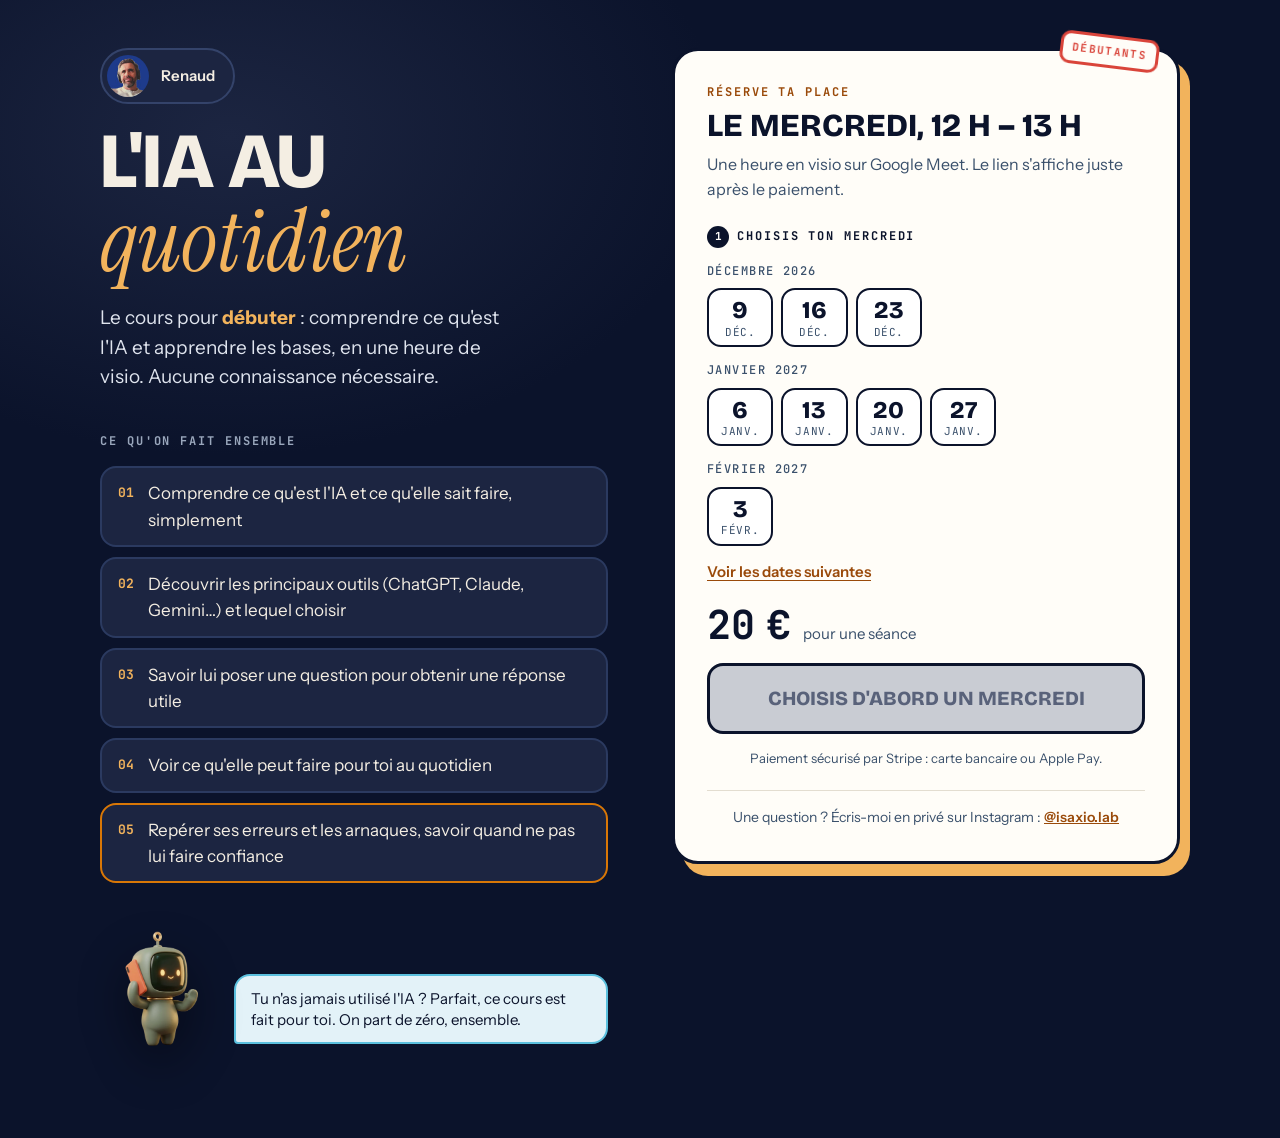
==== ia-au-quotidien/index.html @ a08da262 "Page de réservation du cours L'IA au quotidien (/ia-au-quotidien), non liée, non indexée Choix parmi" ====
<!doctype html>
<html lang="fr">
<head>
<meta charset="utf-8">
<meta name="viewport" content="width=device-width,initial-scale=1">
<title>L'IA au quotidien · le cours pour débuter, le mercredi midi</title>
<meta name="description" content="Une heure en visio sur Google Meet pour comprendre l'IA et apprendre les bases. Le mercredi de 12 h à 13 h. Aucune connaissance nécessaire.">
<meta name="robots" content="noindex,nofollow">
<link rel="icon" href="../axio.webp">
<link rel="preconnect" href="https://fonts.googleapis.com">
<link rel="preconnect" href="https://fonts.gstatic.com" crossorigin>
<link rel="stylesheet" href="https://fonts.googleapis.com/css2?family=Bricolage+Grotesque:opsz,wght@12..96,700;12..96,800&family=Instrument+Sans:wght@400;600;700&family=Instrument+Serif:ital@1&family=JetBrains+Mono:wght@500;700&display=swap">
<script defer src="https://cloud.umami.is/script.js" data-website-id="991af07d-b9c7-4dd4-945d-59c8b4f9254d"></script>
<style>
:root{color-scheme:dark;--navy:#0B132B;--navy2:#1C2541;--trait:#2b3a60;--creme:#F4EEE3;--carte:#FFFDF8;--cuivre:#D97706;--cuivre2:#F2B35C;--cuivre3:#9A4A0A;--gris:#9AA7BC;--ardoise:#3A506B;--ciel:#5BC0DE;--alerte:#D9443A;
--titre:"Bricolage Grotesque",system-ui,sans-serif;--corps:"Instrument Sans",system-ui,sans-serif;--mono:"JetBrains Mono",ui-monospace,monospace;--serif:"Instrument Serif",Georgia,serif}
*{box-sizing:border-box;margin:0}
html{-webkit-text-size-adjust:100%}
body{font:400 17px/1.55 var(--corps);color:var(--creme);background:radial-gradient(ellipse 55% 40% at 18% 12%,var(--navy2) 0,transparent 70%),var(--navy);min-height:100vh}
a{color:inherit}
.page{max-width:1160px;margin:0 auto;padding:clamp(20px,4vw,48px) clamp(16px,4vw,40px) 72px;display:grid;grid-template-columns:minmax(0,1fr) minmax(0,1fr);gap:clamp(28px,5vw,72px);align-items:start}
.lab{font-family:var(--mono);font-weight:700;font-size:12px;letter-spacing:.16em;text-transform:uppercase;color:var(--gris)}

/* colonne gauche */
.pill{display:inline-flex;align-items:center;gap:12px;background:var(--navy2);border:2px solid #34436a;border-radius:999px;padding:5px 18px 5px 5px;font-weight:600;font-size:15px}
.pill img{width:42px;height:42px;border-radius:50%;object-fit:cover;display:block}
h1{margin-top:22px;font-family:var(--titre);font-weight:800;text-transform:uppercase;font-size:clamp(48px,7vw,78px);line-height:.92;letter-spacing:-.01em}
h1 em{display:block;font-family:var(--serif);font-style:italic;font-weight:400;text-transform:none;letter-spacing:0;color:var(--cuivre2);font-size:1.12em;line-height:1}
.sous{margin-top:18px;font-size:19px;color:#dfe4ee;max-width:32ch}
.sous b{color:var(--cuivre2)}
.prog{margin-top:40px}
.prog ol{list-style:none;padding:0;margin-top:16px;display:grid;gap:10px;counter-reset:n}
.prog li{counter-increment:n;display:flex;gap:14px;align-items:flex-start;background:var(--navy2);border:2px solid var(--trait);border-radius:16px;padding:12px 16px}
.prog li::before{content:counter(n,decimal-leading-zero);font-family:var(--mono);font-weight:700;font-size:13px;color:var(--cuivre2);padding-top:3px}
.prog li.alerte{border-color:var(--cuivre)}
.axio{display:flex;align-items:flex-end;gap:14px;margin-top:34px}
.axio img{width:120px;height:auto;display:block;filter:drop-shadow(0 18px 24px rgba(0,0,0,.45))}
.bulle{background:#e3f2f8;color:var(--navy);border:2px solid var(--ciel);border-radius:16px;border-bottom-left-radius:4px;padding:12px 15px;font-size:15px;line-height:1.4;margin-bottom:22px}

/* carte de réservation */
.resa{color-scheme:light;position:sticky;top:24px;background:var(--carte);color:var(--navy);border:3px solid var(--navy);border-radius:26px;box-shadow:10px 12px 0 var(--cuivre2);padding:clamp(22px,3vw,32px)}
.resa .lab{color:var(--cuivre3)}
.resa h2{margin-top:8px;font-family:var(--titre);font-weight:800;text-transform:uppercase;font-size:clamp(26px,3vw,32px);line-height:1.02}
.tampon{position:absolute;top:-16px;right:18px;transform:rotate(7deg);font-family:var(--mono);font-weight:700;font-size:11px;letter-spacing:.12em;text-transform:uppercase;color:var(--alerte);border:3px solid var(--alerte);border-radius:10px;padding:5px 9px;background:var(--carte)}
.info{margin-top:10px;color:var(--ardoise);font-size:16px}
.etape{margin-top:24px;display:flex;align-items:baseline;justify-content:space-between;gap:12px}
.etape .lab{color:var(--navy)}
.etape .lab i{font-style:normal;display:inline-grid;place-items:center;width:22px;height:22px;border-radius:50%;background:var(--navy);color:var(--carte);font-size:11px;letter-spacing:0;margin-right:8px}
.mois{margin-top:14px}
.mois h3{font-family:var(--mono);font-weight:500;font-size:12px;letter-spacing:.12em;text-transform:uppercase;color:var(--ardoise);margin-bottom:8px}
.dates{display:grid;grid-template-columns:repeat(auto-fill,minmax(66px,1fr));gap:8px}
.date{appearance:none;border:2px solid var(--navy);background:#fff;color:var(--navy);border-radius:14px;padding:8px 4px 7px;cursor:pointer;font:inherit;display:grid;justify-items:center;line-height:1.05;transition:transform .12s ease,box-shadow .12s ease,background .12s ease}
.date b{font-family:var(--titre);font-weight:800;font-size:24px}
.date span{font-family:var(--mono);font-size:11px;text-transform:uppercase;letter-spacing:.06em;color:var(--ardoise);margin-top:3px}
.date:hover{transform:translate(-1px,-2px);box-shadow:2px 3px 0 var(--navy)}
.date[aria-pressed="true"]{background:var(--navy);color:var(--carte);box-shadow:3px 4px 0 var(--cuivre2)}
.date[aria-pressed="true"] span{color:var(--cuivre2)}
.date:disabled{opacity:.35;cursor:not-allowed;text-decoration:line-through;box-shadow:none;transform:none}
.date:focus-visible,.btn:focus-visible,.plus{margin-top:12px;appearance:none;background:none;border:0;font:600 15px var(--corps);color:var(--cuivre3);text-decoration:underline;text-underline-offset:3px;cursor:pointer;padding:4px 0}
.total{margin-top:20px;display:flex;align-items:baseline;gap:12px}
.total b{font-family:var(--mono);font-size:40px;font-weight:700;line-height:1}
.total s{font-family:var(--mono);color:var(--ardoise);font-size:18px}
.total span{color:var(--ardoise);font-size:15px}
.btn{margin-top:18px;display:block;width:100%;text-align:center;text-decoration:none;background:var(--cuivre);color:#fff;border:3px solid var(--navy);border-radius:16px;box-shadow:5px 6px 0 var(--navy);font-family:var(--titre);font-weight:800;font-size:clamp(17px,2vw,20px);text-transform:uppercase;padding:17px 14px;cursor:pointer;transition:transform .12s ease,box-shadow .12s ease}
.btn:hover{transform:translate(2px,3px);box-shadow:2px 3px 0 var(--navy)}
.btn[aria-disabled="true"]{background:#c9ccd3;color:#59627a;box-shadow:none;cursor:not-allowed;transform:none}
.sur{margin-top:14px;font-size:13px;color:var(--ardoise);text-align:center}
.q{margin-top:22px;padding-top:16px;border-top:1px solid #e3ddd0;font-size:14px;color:var(--ardoise);text-align:center}
.q a{color:var(--cuivre3);font-weight:600}

@media (max-width:860px){.page{grid-template-columns:1fr}.resa{position:static}.axio img{width:96px}}
@media (prefers-reduced-motion:reduce){*{transition:none!important}}
</style>
</head>
<body>
<main class="page">
  <section>
    <div class="pill"><img src="../media/renaud-160.jpg" alt="Renaud" width="42" height="42"><span>Renaud</span></div>
    <h1>L'IA au <em>quotidien</em></h1>
    <p class="sous">Le cours pour <b>débuter</b> : comprendre ce qu'est l'IA et apprendre les bases, en une heure de visio. Aucune connaissance nécessaire.</p>
    <div class="prog">
      <p class="lab">Ce qu'on fait ensemble</p>
      <ol>
        <li>Comprendre ce qu'est l'IA et ce qu'elle sait faire, simplement</li>
        <li>Découvrir les principaux outils (ChatGPT, Claude, Gemini…) et lequel choisir</li>
        <li>Savoir lui poser une question pour obtenir une réponse utile</li>
        <li>Voir ce qu'elle peut faire pour toi au quotidien</li>
        <li class="alerte">Repérer ses erreurs et les arnaques, savoir quand ne pas lui faire confiance</li>
      </ol>
    </div>
    <div class="axio">
      <img src="../media/axio-telephone.webp" alt="" width="120" loading="lazy">
      <p class="bulle">Tu n'as jamais utilisé l'IA ? Parfait, ce cours est fait pour toi. On part de zéro, ensemble.</p>
    </div>
  </section>

  <aside class="resa" aria-labelledby="resa-titre">
    <span class="tampon">Débutants</span>
    <p class="lab">Réserve ta place</p>
    <h2 id="resa-titre">Le mercredi, 12 h – 13 h</h2>
    <p class="info">Une heure en visio sur Google Meet. Le lien s'affiche juste après le paiement.</p>

    <div class="etape"><p class="lab"><i>1</i>Choisis ton mercredi</p></div>
    <div id="calendrier"></div>
    <button type="button" class="plus" id="plus" hidden>Voir les dates suivantes</button>

    <div class="total" aria-live="polite"><b>20&#8239;€</b><span>pour une séance</span></div>
    <a class="btn" id="reserver" href="#" aria-disabled="true" data-umami-event="ia-quotidien-reserver">Choisis d'abord un mercredi</a>
    <p class="sur">Paiement sécurisé par Stripe : carte bancaire ou Apple Pay.</p>
    <p class="q">Une question ? Écris-moi en privé sur Instagram : <a href="https://www.instagram.com/isaxio.lab/">@isaxio.lab</a></p>
  </aside>
</main>

<script>
(function(){
  var LIEN_STRIPE='https://buy.stripe.com/8x23cxfF4eJL9mG8Pz7wA00';
  var NB_SEMAINES=24, VISIBLES=8;
  /* Mercredis sans cours : ajouter la date au format AAAA-MM-JJ, par exemple '2026-12-23' */
  var DATES_FERMEES=['2026-12-30'];
  /* Le jour même, on peut encore réserver jusqu'à 11 h 30 */
  var LIMITE_JOUR_MEME={h:11,m:30};

  var MOIS=['janvier','février','mars','avril','mai','juin','juillet','août','septembre','octobre','novembre','décembre'];
  var MOIS_COURT=['janv.','févr.','mars','avr.','mai','juin','juil.','août','sept.','oct.','nov.','déc.'];
  function iso(d){return d.getFullYear()+'-'+String(d.getMonth()+1).padStart(2,'0')+'-'+String(d.getDate()).padStart(2,'0')}

  /* les 24 prochains mercredis */
  var now=new Date(), d=new Date(now.getFullYear(),now.getMonth(),now.getDate());
  var ecart=(3-d.getDay()+7)%7;
  if(ecart===0 && (now.getHours()>LIMITE_JOUR_MEME.h || (now.getHours()===LIMITE_JOUR_MEME.h && now.getMinutes()>=LIMITE_JOUR_MEME.m))) ecart=7;
  d.setDate(d.getDate()+ecart);
  /* toujours 24 mercredis réservables : une date fermée est remplacée par le mercredi suivant */
  var dates=[];
  while(dates.length<NB_SEMAINES){if(DATES_FERMEES.indexOf(iso(d))<0)dates.push(new Date(d));d.setDate(d.getDate()+7)}

  var cal=document.getElementById('calendrier'), plus=document.getElementById('plus'), btn=document.getElementById('reserver');
  var choix=null, toutVoir=false;

  function dessiner(){
    cal.innerHTML='';
    var liste=toutVoir?dates:dates.slice(0,VISIBLES), groupe=null, grille=null;
    liste.forEach(function(x){
      var cle=x.getFullYear()+'-'+x.getMonth();
      if(cle!==groupe){
        groupe=cle;
        var m=document.createElement('div');m.className='mois';
        var h=document.createElement('h3');h.textContent=MOIS[x.getMonth()]+' '+x.getFullYear();
        grille=document.createElement('div');grille.className='dates';
        m.appendChild(h);m.appendChild(grille);cal.appendChild(m);
      }
      var b=document.createElement('button');b.type='button';b.className='date';
      var id=iso(x), ferme=DATES_FERMEES.indexOf(id)>-1;
      b.innerHTML='<b>'+x.getDate()+'</b><span>'+MOIS_COURT[x.getMonth()]+'</span>';
      b.setAttribute('aria-label','Mercredi '+x.getDate()+' '+MOIS[x.getMonth()]+(ferme?', pas de cours':''));
      b.setAttribute('aria-pressed',choix===id?'true':'false');
      if(ferme)b.disabled=true;
      b.addEventListener('click',function(){choix=id;dessiner();maj()});
      grille.appendChild(b);
    });
    plus.hidden=toutVoir;
  }
  plus.addEventListener('click',function(){toutVoir=true;dessiner()});

  function maj(){
    if(!choix){btn.setAttribute('aria-disabled','true');btn.href='#';btn.textContent="Choisis d'abord un mercredi";return}
    var x=dates.filter(function(y){return iso(y)===choix})[0];
    var url=LIEN_STRIPE+'?client_reference_id=mercredi-'+choix;
    btn.href=url;btn.removeAttribute('aria-disabled');
    btn.textContent='Je réserve le mercredi '+x.getDate()+' '+MOIS[x.getMonth()];
  }
  btn.addEventListener('click',function(e){
    if(!choix){e.preventDefault();cal.querySelector('.date:not(:disabled)').focus();return}
    try{localStorage.setItem('iaq-date',choix)}catch(err){}
  });
  dessiner();maj();
})();
</script>
</body>
</html>
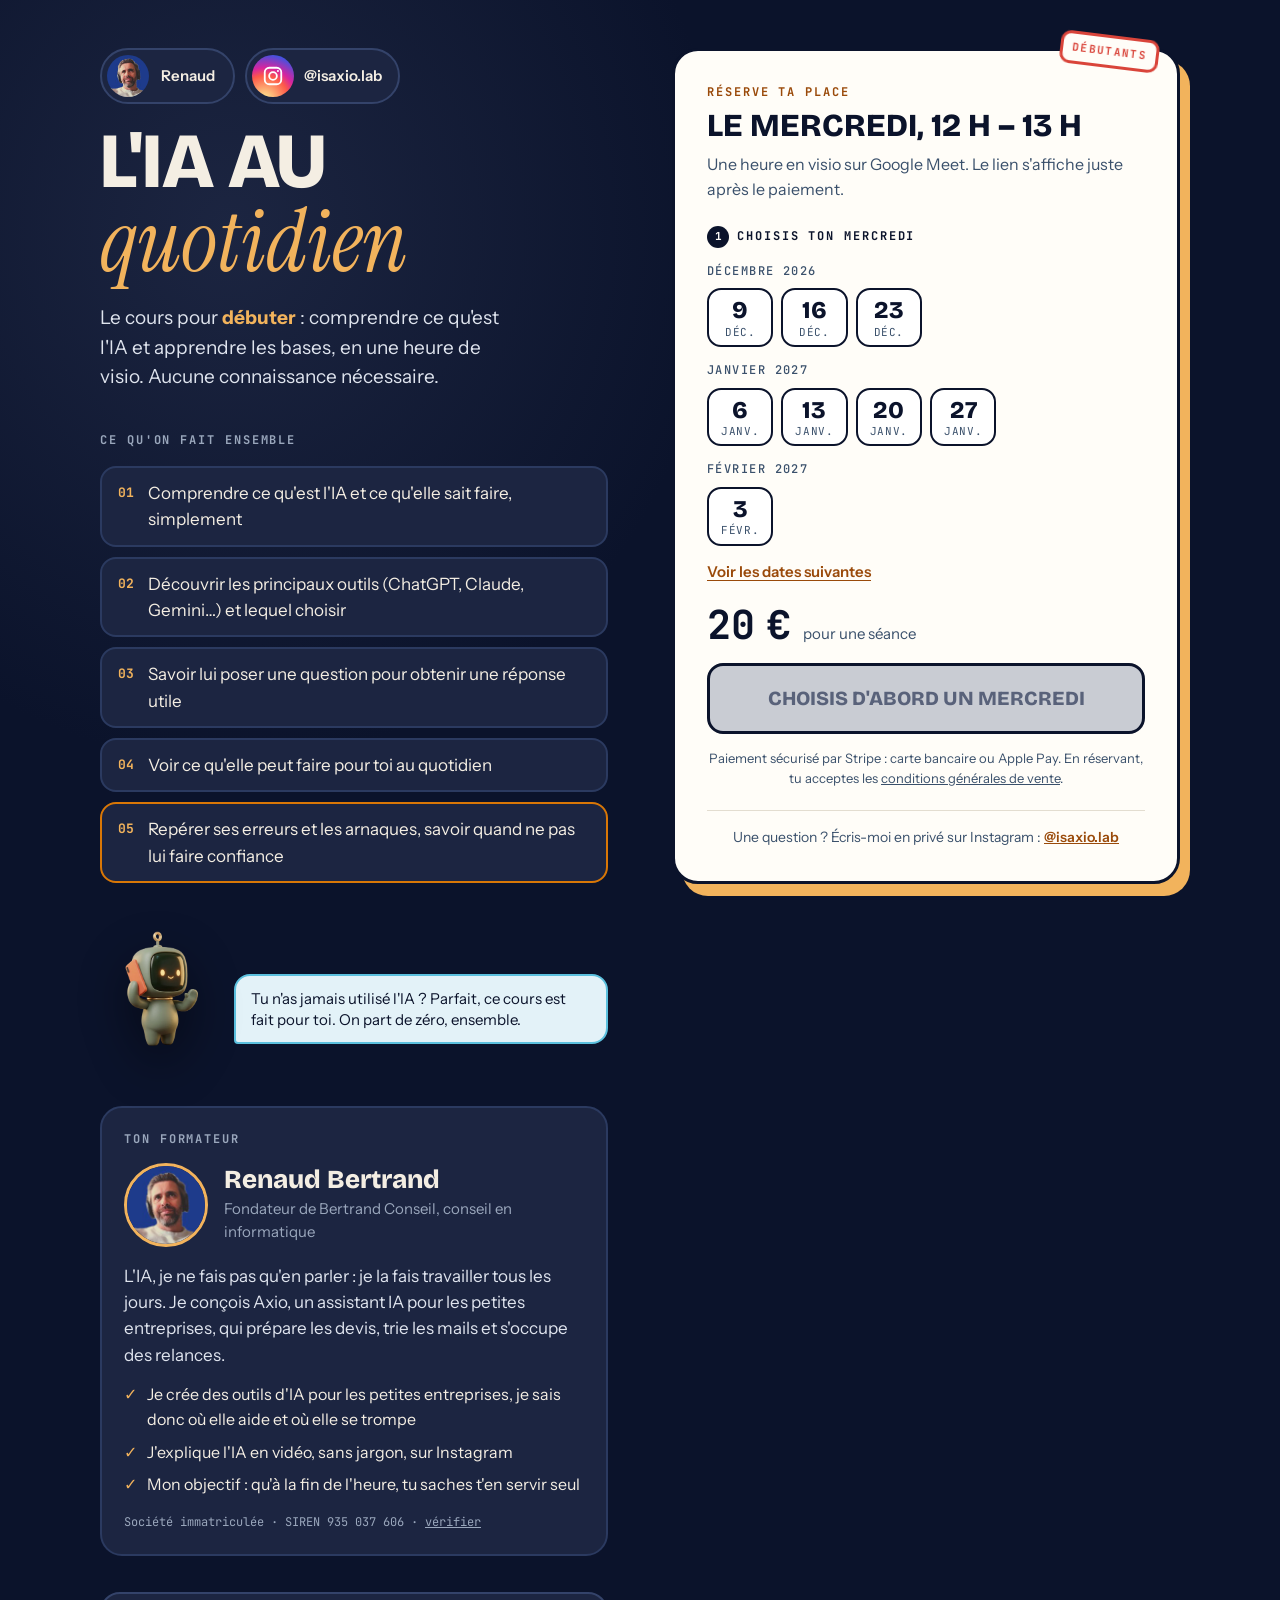
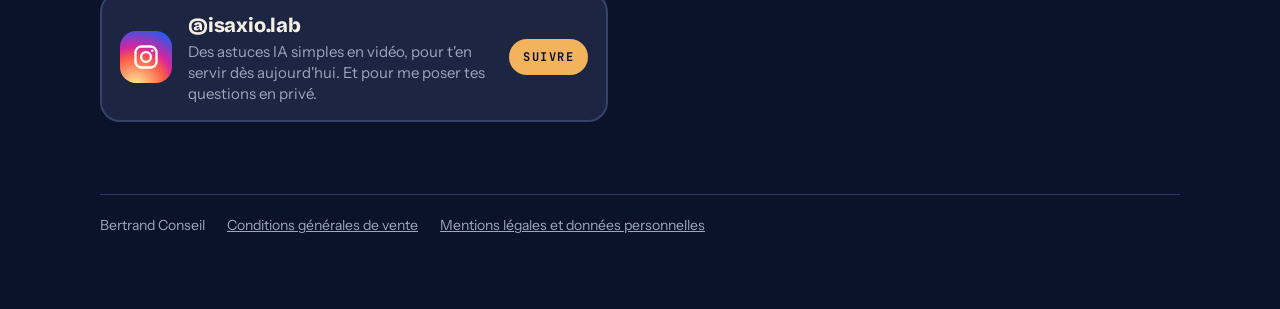
==== commit 1fe5c42f: "IA au quotidien : bloc formateur, Instagram, CGV et mentions légales Bertrand Conseil Co-Authored-By" ====
--- a/ia-au-quotidien/index.html
+++ b/ia-au-quotidien/index.html
@@ -68,14 +68,44 @@
 .q{margin-top:22px;padding-top:16px;border-top:1px solid #e3ddd0;font-size:14px;color:var(--ardoise);text-align:center}
 .q a{color:var(--cuivre3);font-weight:600}
 
+.haut-l{display:flex;flex-wrap:wrap;align-items:center;gap:10px}
+.ig-top{display:inline-flex;align-items:center;gap:10px;text-decoration:none;font-weight:600;font-size:15px;background:var(--navy2);border:2px solid #34436a;border-radius:999px;padding:5px 16px 5px 5px;transition:border-color .15s ease}
+.ig-top:hover{border-color:var(--cuivre2)}
+.ig-top .ic{width:42px;height:42px;border-radius:50%;display:grid;place-items:center;background:radial-gradient(circle at 30% 107%,#fdf497 0%,#fd5949 45%,#d6249f 60%,#285AEB 90%)}
+.ig-top .ic svg{width:22px;height:22px}
+.insta{margin-top:36px;display:flex;align-items:center;gap:16px;text-decoration:none;background:var(--navy2);border:2px solid #34436a;border-radius:20px;padding:16px 18px;transition:border-color .15s ease,transform .15s ease}
+.insta:hover{border-color:var(--cuivre2);transform:translateY(-2px)}
+.insta .ic{flex:none;width:52px;height:52px;border-radius:16px;display:grid;place-items:center;background:radial-gradient(circle at 30% 107%,#fdf497 0%,#fd5949 45%,#d6249f 60%,#285AEB 90%)}
+.insta .ic svg{width:28px;height:28px}
+.insta .t{flex:1;min-width:0}
+.insta .t b{display:block;font-family:var(--titre);font-weight:800;font-size:20px;letter-spacing:-.01em}
+.insta .t span{display:block;font-size:15px;color:var(--gris);line-height:1.4}
+.insta .go{flex:none;font-family:var(--mono);font-weight:700;font-size:12px;letter-spacing:.12em;text-transform:uppercase;color:var(--navy);background:var(--cuivre2);border-radius:999px;padding:9px 14px}
+.legal{grid-column:1/-1;margin-top:8px;padding-top:20px;border-top:1px solid var(--trait);display:flex;flex-wrap:wrap;gap:8px 22px;font-size:14px;color:var(--gris)}
+.legal a{color:var(--gris)}
+@media (max-width:480px){.insta .go{display:none}}
 @media (max-width:860px){.page{grid-template-columns:1fr}.resa{position:static}.axio img{width:96px}}
+.prof{margin-top:40px;background:var(--navy2);border:2px solid var(--trait);border-radius:22px;padding:22px}
+.prof .tete{display:flex;align-items:center;gap:16px;margin-top:14px}
+.prof .tete img{width:84px;height:84px;border-radius:50%;object-fit:cover;border:3px solid var(--cuivre2);flex:none}
+.prof h2{font-family:var(--titre);font-weight:800;font-size:26px;line-height:1.05}
+.prof .role{margin-top:4px;color:var(--gris);font-size:15px}
+.prof p.txt{margin-top:16px;color:#dfe4ee}
+.prof ul{list-style:none;padding:0;margin-top:14px;display:grid;gap:8px}
+.prof li{display:flex;gap:10px;align-items:flex-start;font-size:16px}
+.prof li::before{content:"✓";color:var(--cuivre2);font-weight:700}
+.prof .verif{margin-top:16px;font-family:var(--mono);font-size:12px;color:var(--gris)}
+.prof .verif a{color:var(--gris)}
 @media (prefers-reduced-motion:reduce){*{transition:none!important}}
 </style>
 </head>
 <body>
 <main class="page">
   <section>
-    <div class="pill"><img src="../media/renaud-160.jpg" alt="Renaud" width="42" height="42"><span>Renaud</span></div>
+    <div class="haut-l">
+      <div class="pill"><img src="../media/renaud-160.jpg" alt="Renaud" width="42" height="42"><span>Renaud</span></div>
+      <a class="ig-top" href="https://www.instagram.com/isaxio.lab/" target="_blank" rel="noopener" data-umami-event="ia-quotidien-instagram-haut"><span class="ic"><svg viewBox="0 0 24 24" fill="none" stroke="#fff" stroke-width="2" aria-hidden="true"><rect x="3" y="3" width="18" height="18" rx="5"/><circle cx="12" cy="12" r="4.2"/><circle cx="17.4" cy="6.6" r="1.1" fill="#fff" stroke="none"/></svg></span>@isaxio.lab</a>
+    </div>
     <h1>L'IA au <em>quotidien</em></h1>
     <p class="sous">Le cours pour <b>débuter</b> : comprendre ce qu'est l'IA et apprendre les bases, en une heure de visio. Aucune connaissance nécessaire.</p>
     <div class="prog">
@@ -92,6 +122,25 @@
       <img src="../media/axio-telephone.webp" alt="" width="120" loading="lazy">
       <p class="bulle">Tu n'as jamais utilisé l'IA ? Parfait, ce cours est fait pour toi. On part de zéro, ensemble.</p>
     </div>
+    <div class="prof">
+      <p class="lab">Ton formateur</p>
+      <div class="tete">
+        <img src="../media/renaud-160.jpg" alt="Renaud Bertrand" width="84" height="84" loading="lazy">
+        <div><h2>Renaud Bertrand</h2><p class="role">Fondateur de Bertrand Conseil, conseil en informatique</p></div>
+      </div>
+      <p class="txt">L'IA, je ne fais pas qu'en parler : je la fais travailler tous les jours. Je conçois Axio, un assistant IA pour les petites entreprises, qui prépare les devis, trie les mails et s'occupe des relances.</p>
+      <ul>
+        <li>Je crée des outils d'IA pour les petites entreprises, je sais donc où elle aide et où elle se trompe</li>
+        <li>J'explique l'IA en vidéo, sans jargon, sur Instagram</li>
+        <li>Mon objectif : qu'à la fin de l'heure, tu saches t'en servir seul</li>
+      </ul>
+      <p class="verif">Société immatriculée · SIREN 935 037 606 · <a href="https://annuaire-entreprises.data.gouv.fr/entreprise/bertrand-conseil-935037606" target="_blank" rel="noopener">vérifier</a></p>
+    </div>
+    <a class="insta" href="https://www.instagram.com/isaxio.lab/" target="_blank" rel="noopener" data-umami-event="ia-quotidien-instagram">
+      <span class="ic"><svg viewBox="0 0 24 24" fill="none" stroke="#fff" stroke-width="2" aria-hidden="true"><rect x="3" y="3" width="18" height="18" rx="5"/><circle cx="12" cy="12" r="4.2"/><circle cx="17.4" cy="6.6" r="1.1" fill="#fff" stroke="none"/></svg></span>
+      <span class="t"><b>@isaxio.lab</b><span>Des astuces IA simples en vidéo, pour t'en servir dès aujourd'hui. Et pour me poser tes questions en privé.</span></span>
+      <span class="go">Suivre</span>
+    </a>
   </section>
 
   <aside class="resa" aria-labelledby="resa-titre">
@@ -106,9 +155,10 @@
 
     <div class="total" aria-live="polite"><b>20&#8239;€</b><span>pour une séance</span></div>
     <a class="btn" id="reserver" href="#" aria-disabled="true" data-umami-event="ia-quotidien-reserver">Choisis d'abord un mercredi</a>
-    <p class="sur">Paiement sécurisé par Stripe : carte bancaire ou Apple Pay.</p>
+    <p class="sur">Paiement sécurisé par Stripe : carte bancaire ou Apple Pay. En réservant, tu acceptes les <a href="cgv/">conditions générales de vente</a>.</p>
     <p class="q">Une question ? Écris-moi en privé sur Instagram : <a href="https://www.instagram.com/isaxio.lab/">@isaxio.lab</a></p>
   </aside>
+  <footer class="legal"><span>Bertrand Conseil</span><a href="cgv/">Conditions générales de vente</a><a href="mentions-legales/">Mentions légales et données personnelles</a></footer>
 </main>
 
 <script>
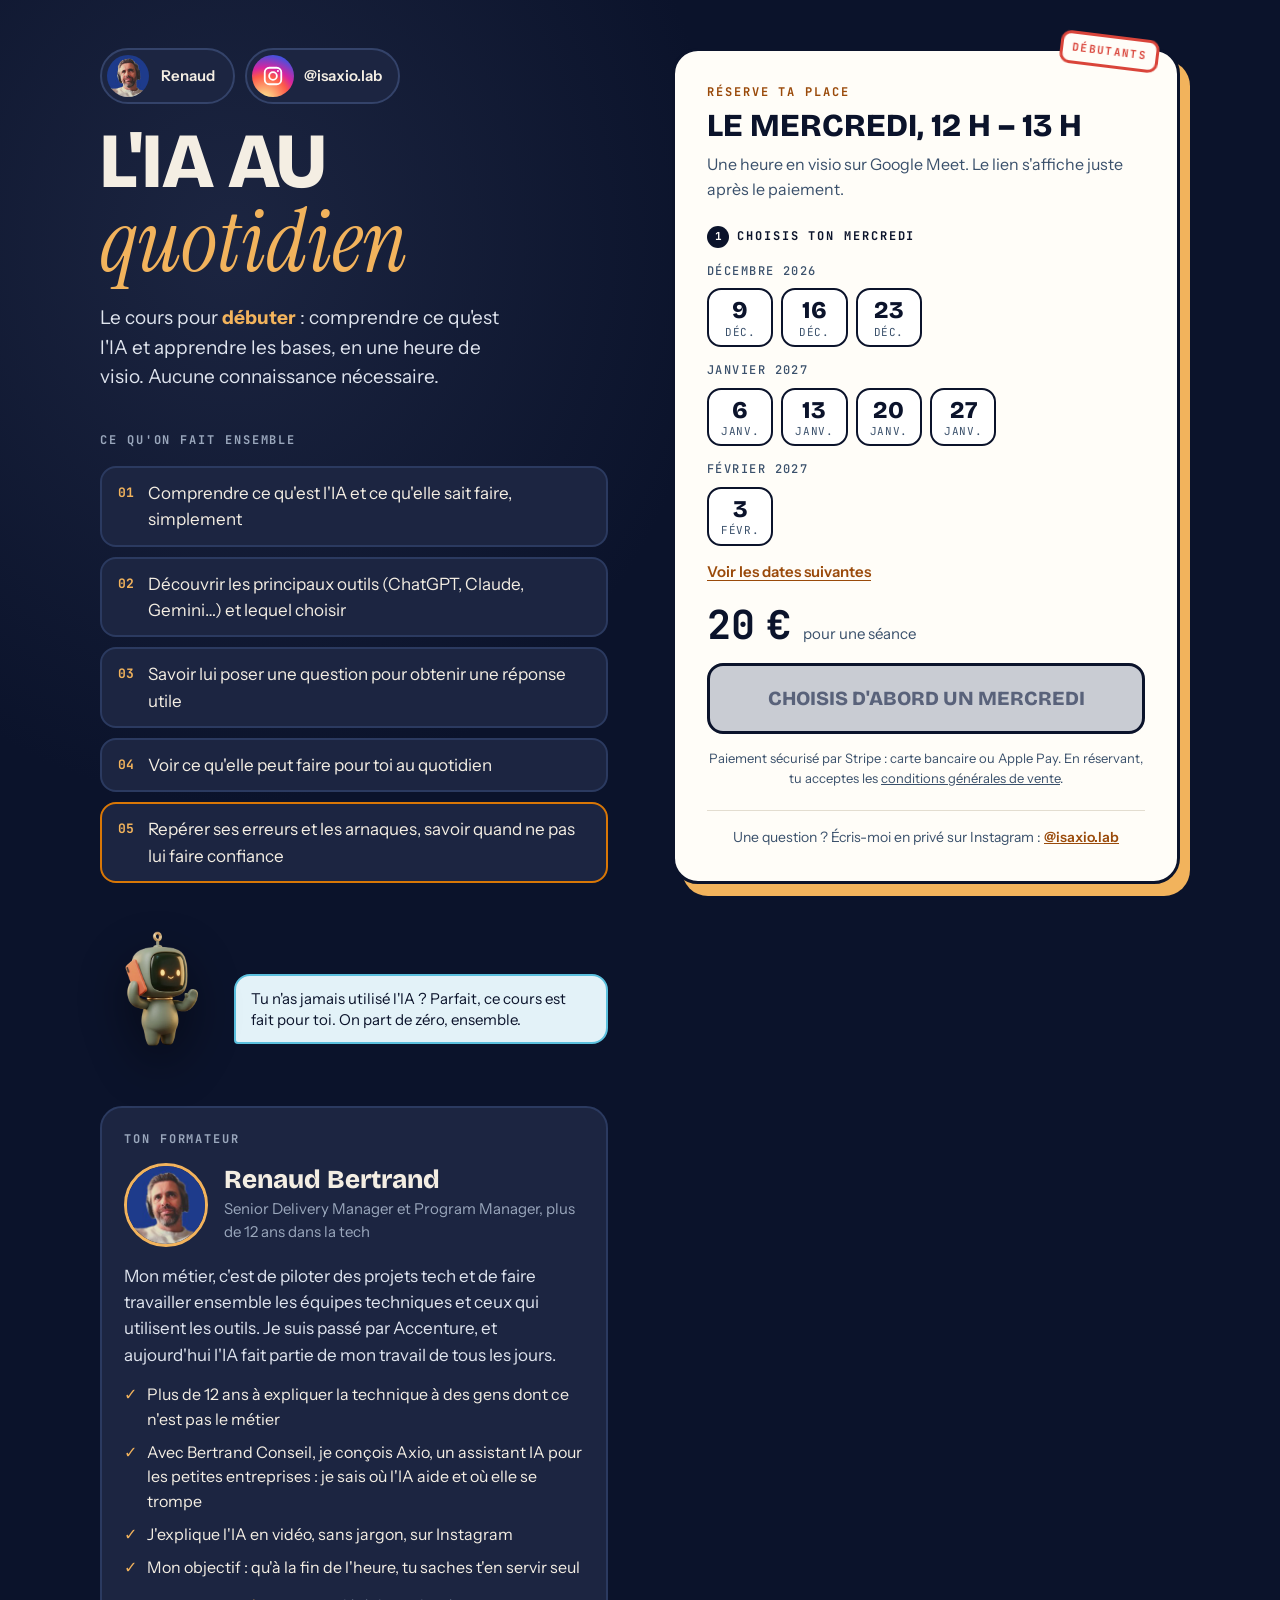
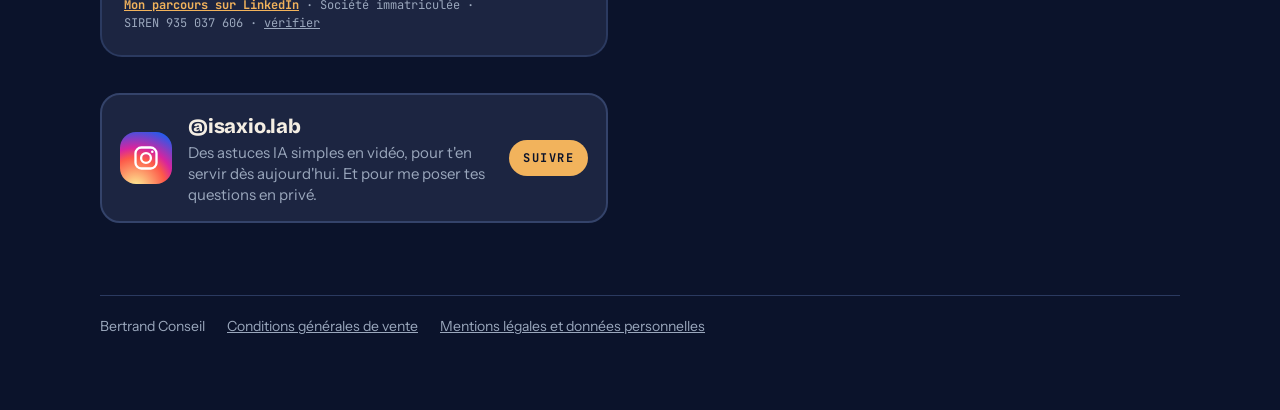
==== commit 9b72ffd7: "IA au quotidien : parcours de Renaud et lien LinkedIn dans le bloc formateur Co-Authored-By: Claude " ====
--- a/ia-au-quotidien/index.html
+++ b/ia-au-quotidien/index.html
@@ -96,6 +96,7 @@
 .prof li::before{content:"✓";color:var(--cuivre2);font-weight:700}
 .prof .verif{margin-top:16px;font-family:var(--mono);font-size:12px;color:var(--gris)}
 .prof .verif a{color:var(--gris)}
+.prof .verif a:first-child{color:var(--cuivre2);font-weight:700}
 @media (prefers-reduced-motion:reduce){*{transition:none!important}}
 </style>
 </head>
@@ -126,15 +127,16 @@
       <p class="lab">Ton formateur</p>
       <div class="tete">
         <img src="../media/renaud-160.jpg" alt="Renaud Bertrand" width="84" height="84" loading="lazy">
-        <div><h2>Renaud Bertrand</h2><p class="role">Fondateur de Bertrand Conseil, conseil en informatique</p></div>
+        <div><h2>Renaud Bertrand</h2><p class="role">Senior Delivery Manager et Program Manager, plus de 12 ans dans la tech</p></div>
       </div>
-      <p class="txt">L'IA, je ne fais pas qu'en parler : je la fais travailler tous les jours. Je conçois Axio, un assistant IA pour les petites entreprises, qui prépare les devis, trie les mails et s'occupe des relances.</p>
+      <p class="txt">Mon métier, c'est de piloter des projets tech et de faire travailler ensemble les équipes techniques et ceux qui utilisent les outils. Je suis passé par Accenture, et aujourd'hui l'IA fait partie de mon travail de tous les jours.</p>
       <ul>
-        <li>Je crée des outils d'IA pour les petites entreprises, je sais donc où elle aide et où elle se trompe</li>
+        <li>Plus de 12 ans à expliquer la technique à des gens dont ce n'est pas le métier</li>
+        <li>Avec Bertrand Conseil, je conçois Axio, un assistant IA pour les petites entreprises : je sais où l'IA aide et où elle se trompe</li>
         <li>J'explique l'IA en vidéo, sans jargon, sur Instagram</li>
         <li>Mon objectif : qu'à la fin de l'heure, tu saches t'en servir seul</li>
       </ul>
-      <p class="verif">Société immatriculée · SIREN 935 037 606 · <a href="https://annuaire-entreprises.data.gouv.fr/entreprise/bertrand-conseil-935037606" target="_blank" rel="noopener">vérifier</a></p>
+      <p class="verif"><a href="https://www.linkedin.com/in/renaud-bertrand-directeur-de-projet-digital/" target="_blank" rel="noopener" data-umami-event="ia-quotidien-linkedin">Mon parcours sur LinkedIn</a> · Société immatriculée · SIREN&nbsp;935&nbsp;037&nbsp;606 · <a href="https://annuaire-entreprises.data.gouv.fr/entreprise/bertrand-conseil-935037606" target="_blank" rel="noopener">vérifier</a></p>
     </div>
     <a class="insta" href="https://www.instagram.com/isaxio.lab/" target="_blank" rel="noopener" data-umami-event="ia-quotidien-instagram">
       <span class="ic"><svg viewBox="0 0 24 24" fill="none" stroke="#fff" stroke-width="2" aria-hidden="true"><rect x="3" y="3" width="18" height="18" rx="5"/><circle cx="12" cy="12" r="4.2"/><circle cx="17.4" cy="6.6" r="1.1" fill="#fff" stroke="none"/></svg></span>
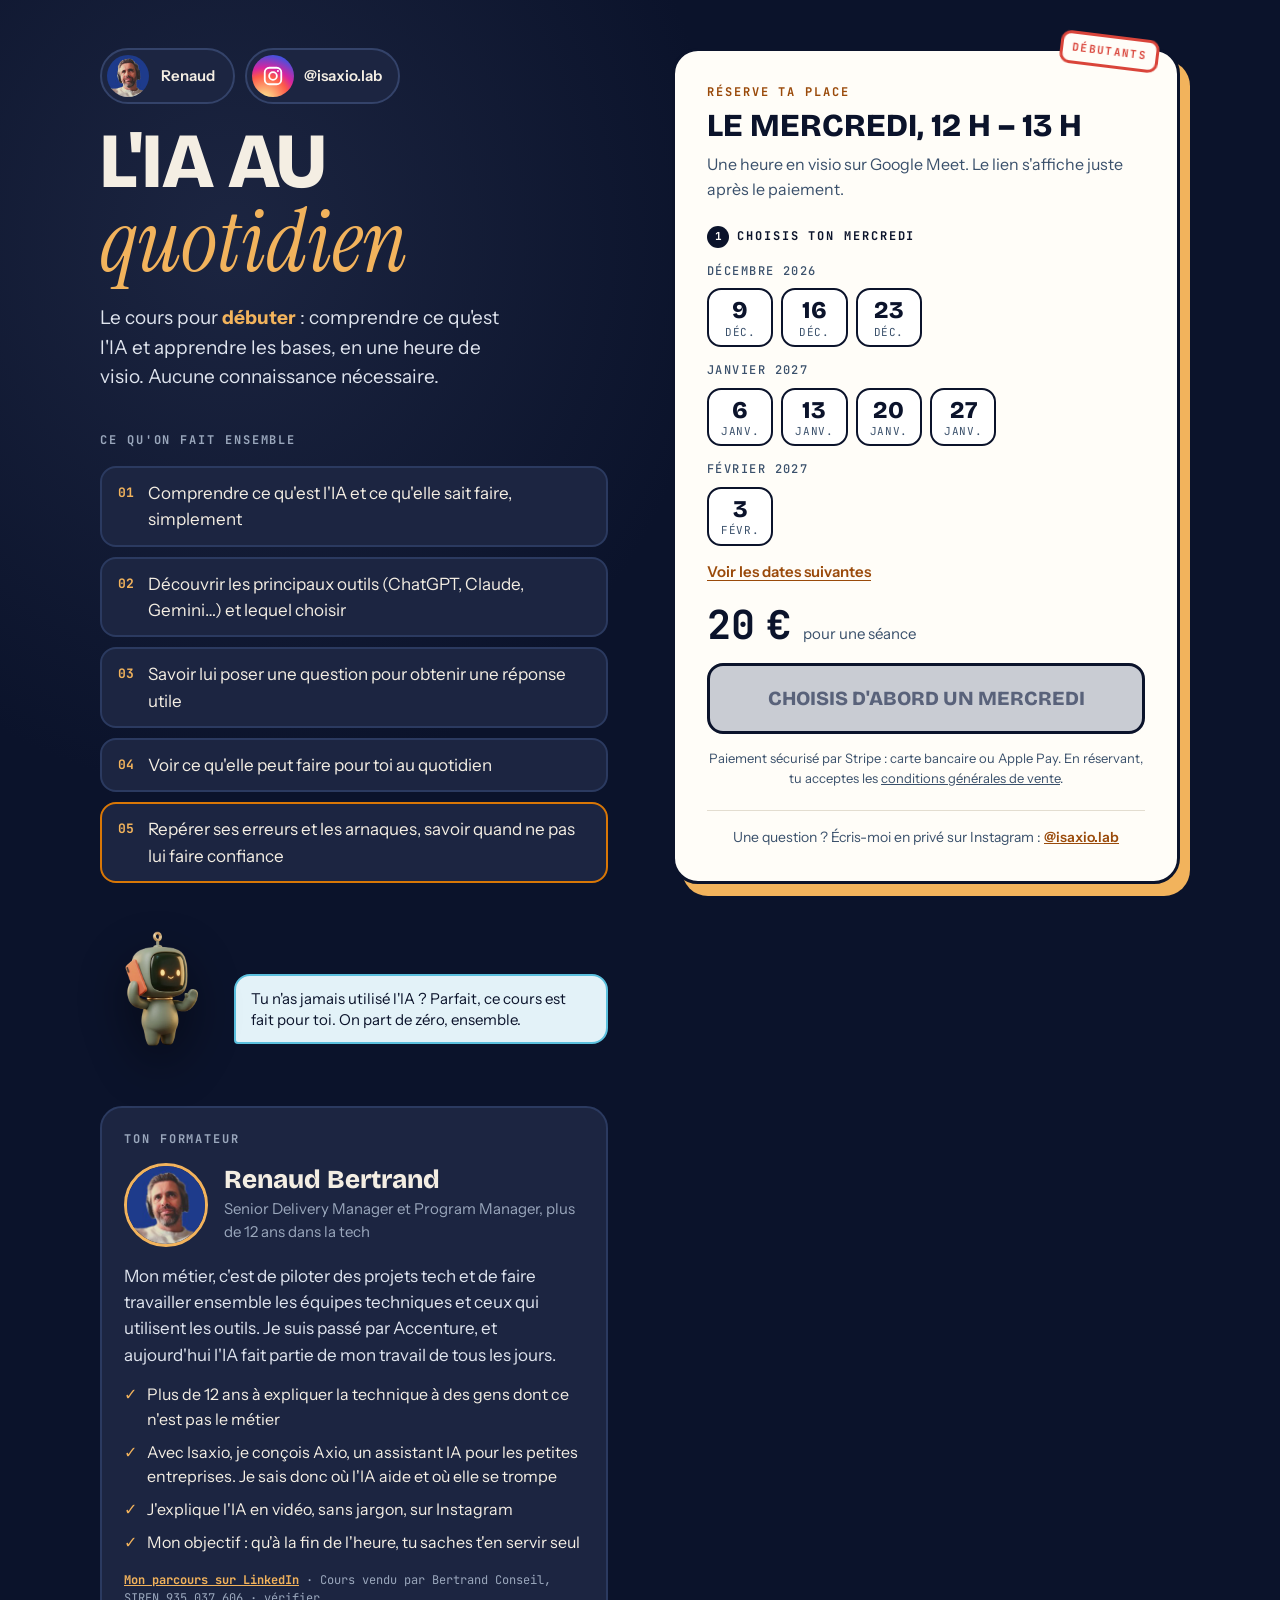
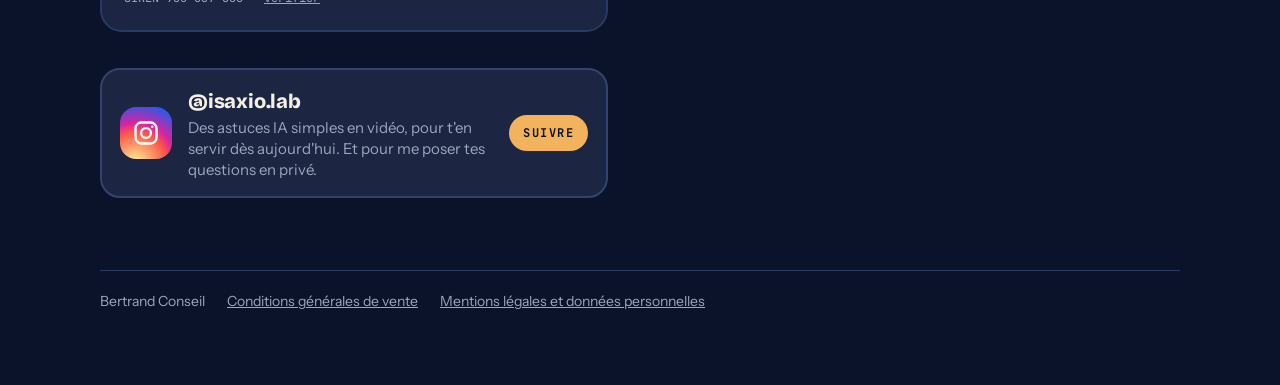
==== commit 68080b15: "IA au quotidien : Axio est conçu avec Isaxio, pas Bertrand Conseil Co-Authored-By: Claude Opus 5.5 <" ====
--- a/ia-au-quotidien/index.html
+++ b/ia-au-quotidien/index.html
@@ -132,11 +132,11 @@
       <p class="txt">Mon métier, c'est de piloter des projets tech et de faire travailler ensemble les équipes techniques et ceux qui utilisent les outils. Je suis passé par Accenture, et aujourd'hui l'IA fait partie de mon travail de tous les jours.</p>
       <ul>
         <li>Plus de 12 ans à expliquer la technique à des gens dont ce n'est pas le métier</li>
-        <li>Avec Bertrand Conseil, je conçois Axio, un assistant IA pour les petites entreprises : je sais où l'IA aide et où elle se trompe</li>
+        <li>Avec Isaxio, je conçois Axio, un assistant IA pour les petites entreprises. Je sais donc où l'IA aide et où elle se trompe</li>
         <li>J'explique l'IA en vidéo, sans jargon, sur Instagram</li>
         <li>Mon objectif : qu'à la fin de l'heure, tu saches t'en servir seul</li>
       </ul>
-      <p class="verif"><a href="https://www.linkedin.com/in/renaud-bertrand-directeur-de-projet-digital/" target="_blank" rel="noopener" data-umami-event="ia-quotidien-linkedin">Mon parcours sur LinkedIn</a> · Société immatriculée · SIREN&nbsp;935&nbsp;037&nbsp;606 · <a href="https://annuaire-entreprises.data.gouv.fr/entreprise/bertrand-conseil-935037606" target="_blank" rel="noopener">vérifier</a></p>
+      <p class="verif"><a href="https://www.linkedin.com/in/renaud-bertrand-directeur-de-projet-digital/" target="_blank" rel="noopener" data-umami-event="ia-quotidien-linkedin">Mon parcours sur LinkedIn</a> · Cours vendu par Bertrand Conseil, SIREN&nbsp;935&nbsp;037&nbsp;606 · <a href="https://annuaire-entreprises.data.gouv.fr/entreprise/bertrand-conseil-935037606" target="_blank" rel="noopener">vérifier</a></p>
     </div>
     <a class="insta" href="https://www.instagram.com/isaxio.lab/" target="_blank" rel="noopener" data-umami-event="ia-quotidien-instagram">
       <span class="ic"><svg viewBox="0 0 24 24" fill="none" stroke="#fff" stroke-width="2" aria-hidden="true"><rect x="3" y="3" width="18" height="18" rx="5"/><circle cx="12" cy="12" r="4.2"/><circle cx="17.4" cy="6.6" r="1.1" fill="#fff" stroke="none"/></svg></span>
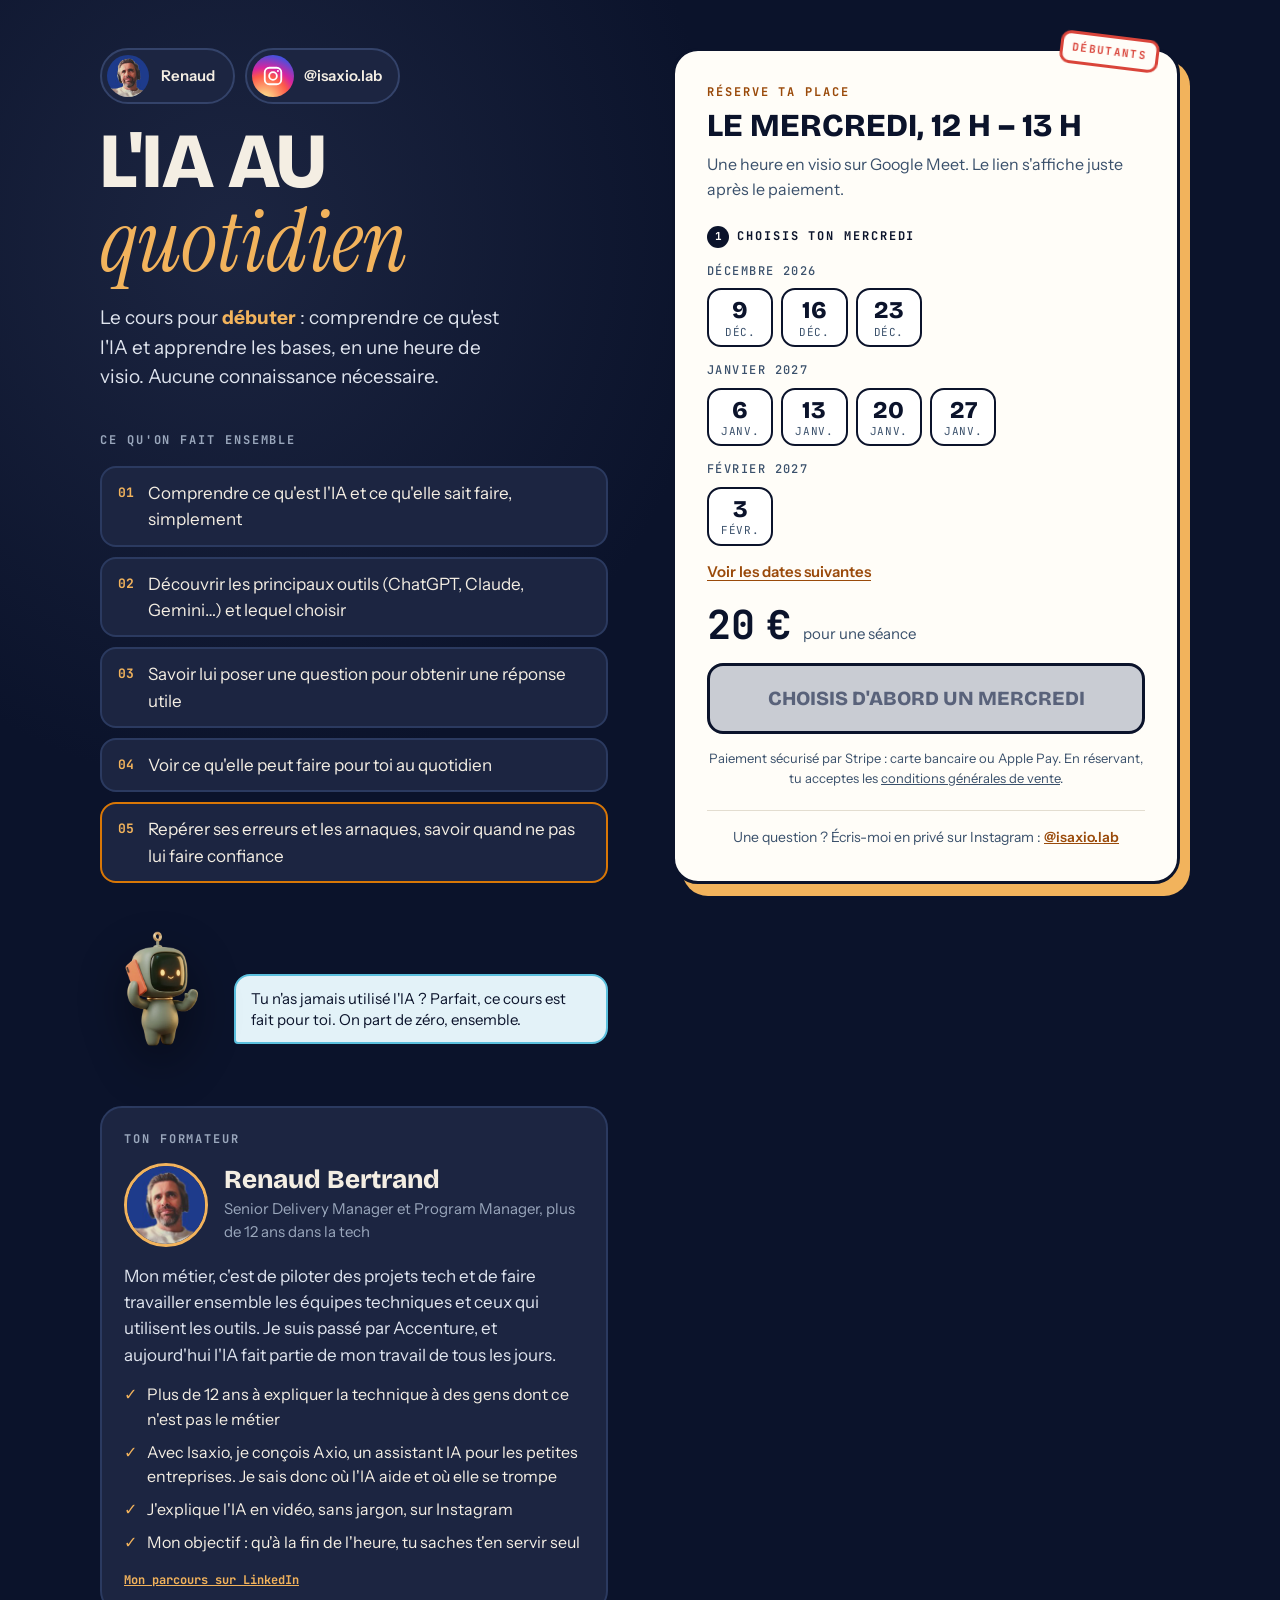
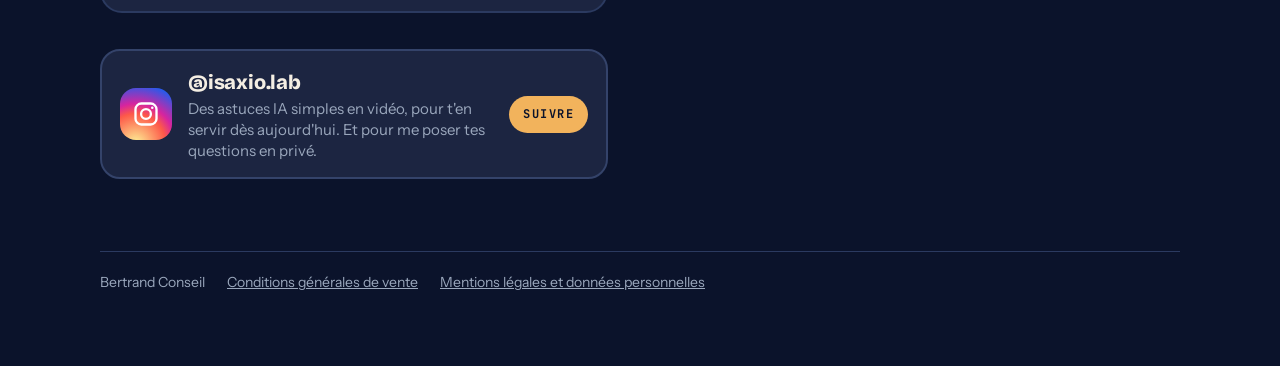
==== commit 47b29cfc: "IA au quotidien : retire la ligne SIREN du bloc formateur Co-Authored-By: Claude Opus 5.5 <noreply@a" ====
--- a/ia-au-quotidien/index.html
+++ b/ia-au-quotidien/index.html
@@ -136,7 +136,7 @@
         <li>J'explique l'IA en vidéo, sans jargon, sur Instagram</li>
         <li>Mon objectif : qu'à la fin de l'heure, tu saches t'en servir seul</li>
       </ul>
-      <p class="verif"><a href="https://www.linkedin.com/in/renaud-bertrand-directeur-de-projet-digital/" target="_blank" rel="noopener" data-umami-event="ia-quotidien-linkedin">Mon parcours sur LinkedIn</a> · Cours vendu par Bertrand Conseil, SIREN&nbsp;935&nbsp;037&nbsp;606 · <a href="https://annuaire-entreprises.data.gouv.fr/entreprise/bertrand-conseil-935037606" target="_blank" rel="noopener">vérifier</a></p>
+      <p class="verif"><a href="https://www.linkedin.com/in/renaud-bertrand-directeur-de-projet-digital/" target="_blank" rel="noopener" data-umami-event="ia-quotidien-linkedin">Mon parcours sur LinkedIn</a></p>
     </div>
     <a class="insta" href="https://www.instagram.com/isaxio.lab/" target="_blank" rel="noopener" data-umami-event="ia-quotidien-instagram">
       <span class="ic"><svg viewBox="0 0 24 24" fill="none" stroke="#fff" stroke-width="2" aria-hidden="true"><rect x="3" y="3" width="18" height="18" rx="5"/><circle cx="12" cy="12" r="4.2"/><circle cx="17.4" cy="6.6" r="1.1" fill="#fff" stroke="none"/></svg></span>
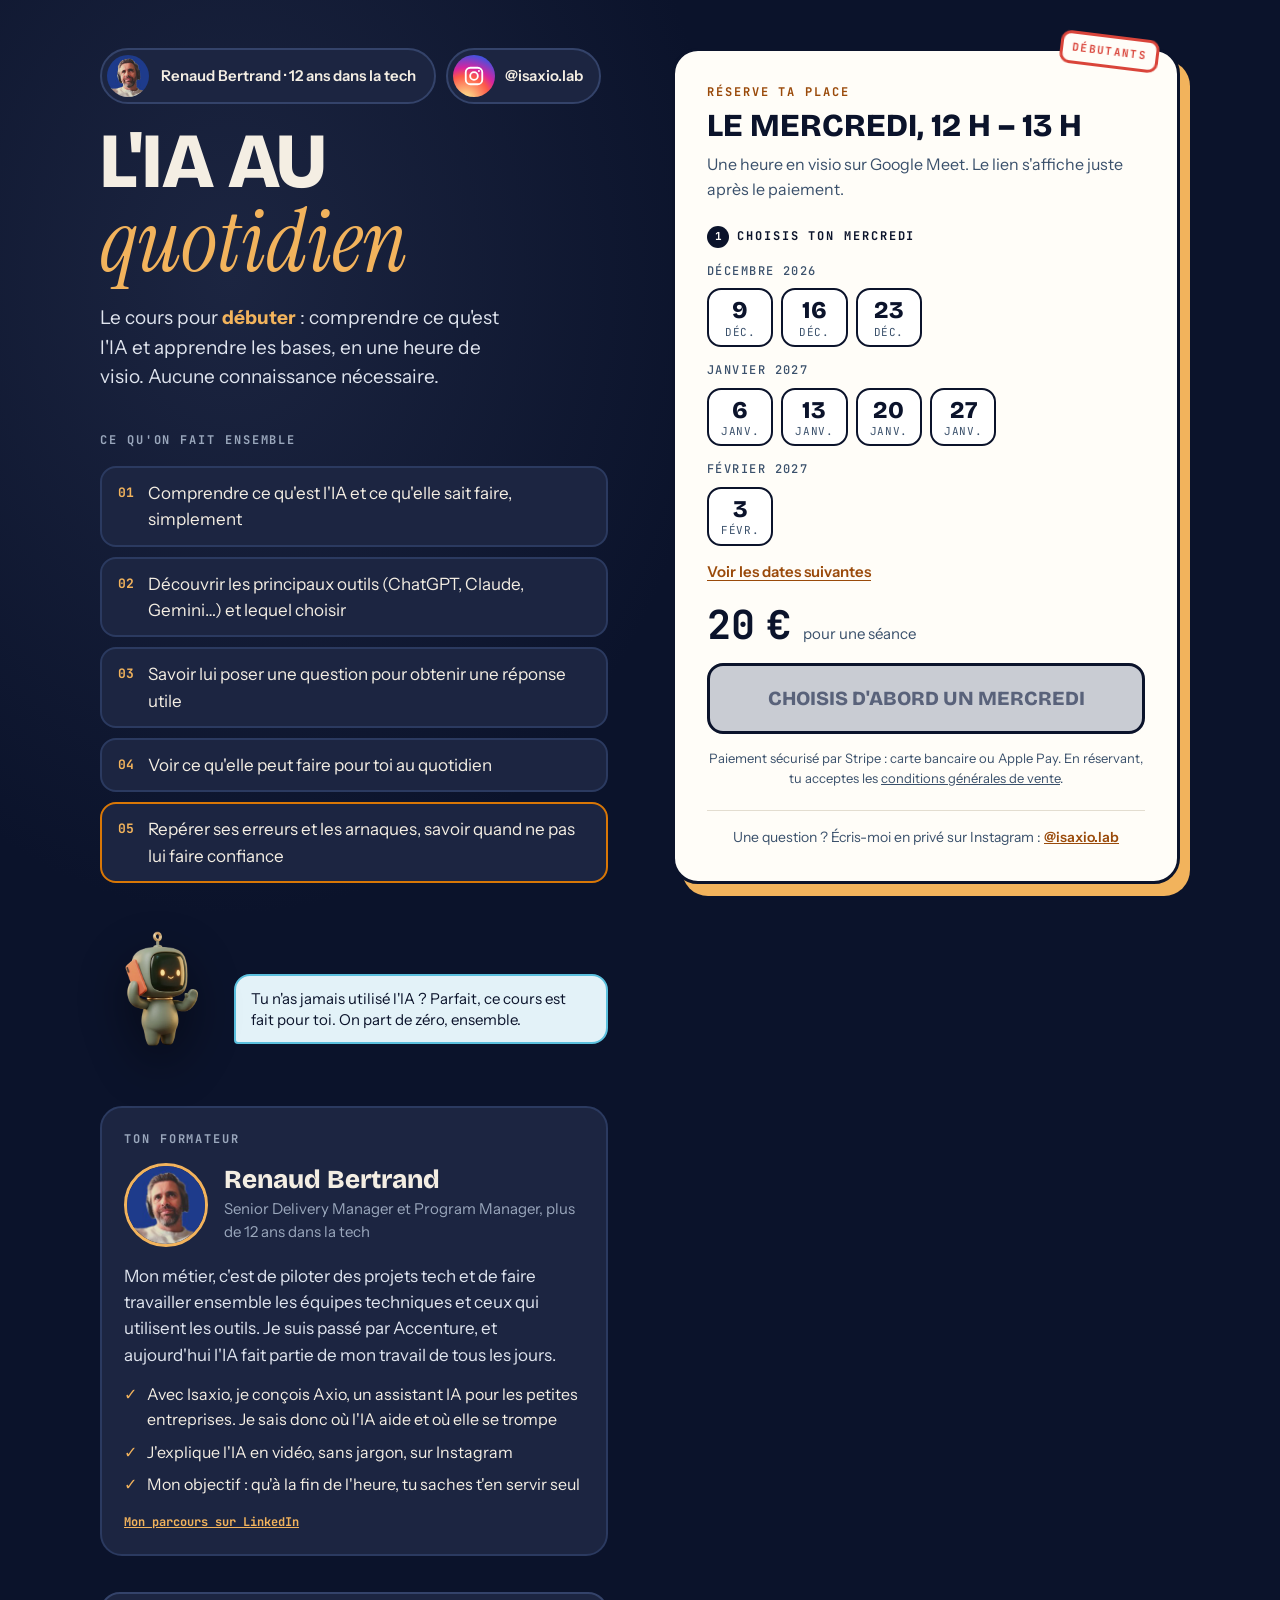
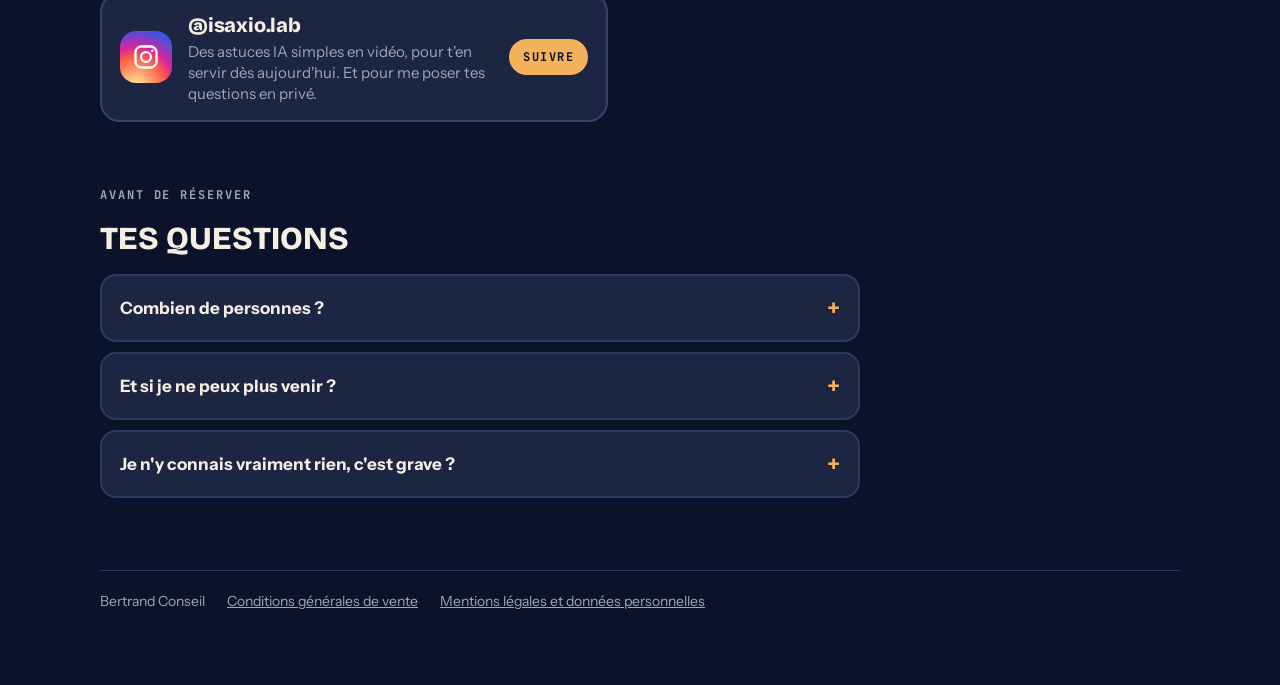
==== commit 4294592f: "IA au quotidien : bouton Réserver mobile, crédibilité en haut, FAQ, bloc formateur allégé Co-Authore" ====
--- a/ia-au-quotidien/index.html
+++ b/ia-au-quotidien/index.html
@@ -83,8 +83,20 @@
 .insta .go{flex:none;font-family:var(--mono);font-weight:700;font-size:12px;letter-spacing:.12em;text-transform:uppercase;color:var(--navy);background:var(--cuivre2);border-radius:999px;padding:9px 14px}
 .legal{grid-column:1/-1;margin-top:8px;padding-top:20px;border-top:1px solid var(--trait);display:flex;flex-wrap:wrap;gap:8px 22px;font-size:14px;color:var(--gris)}
 .legal a{color:var(--gris)}
+html{scroll-behavior:smooth}
+.cta-mob{display:none;margin-top:22px;text-align:center;text-decoration:none;background:var(--cuivre);color:#fff;border:3px solid var(--carte);border-radius:16px;box-shadow:5px 6px 0 var(--cuivre2);font-family:var(--titre);font-weight:800;font-size:19px;text-transform:uppercase;padding:15px 14px}
+.cta-mob small{display:block;font-family:var(--corps);font-weight:600;font-size:14px;text-transform:none;opacity:.9;margin-top:2px}
+.faq{grid-column:1/-1;max-width:760px}
+.faq details{margin-top:10px;background:var(--navy2);border:2px solid var(--trait);border-radius:16px;padding:0 18px}
+.faq details[open]{border-color:var(--cuivre2)}
+.faq summary{cursor:pointer;list-style:none;display:flex;justify-content:space-between;gap:12px;align-items:center;padding:15px 0;font-weight:700;font-size:17px}
+.faq summary::-webkit-details-marker{display:none}
+.faq summary::after{content:"+";font-family:var(--mono);font-size:22px;color:var(--cuivre2)}
+.faq details[open] summary::after{content:"−"}
+.faq details p{padding:0 0 16px;color:#dfe4ee}
+.faq h2{margin-top:10px;font-family:var(--titre);font-weight:800;text-transform:uppercase;font-size:clamp(26px,3vw,32px)}
 @media (max-width:480px){.insta .go{display:none}}
-@media (max-width:860px){.page{grid-template-columns:1fr}.resa{position:static}.axio img{width:96px}}
+@media (max-width:860px){.page{grid-template-columns:1fr}.resa{position:relative;top:0}.axio img{width:96px}.cta-mob{display:block}}
 .prof{margin-top:40px;background:var(--navy2);border:2px solid var(--trait);border-radius:22px;padding:22px}
 .prof .tete{display:flex;align-items:center;gap:16px;margin-top:14px}
 .prof .tete img{width:84px;height:84px;border-radius:50%;object-fit:cover;border:3px solid var(--cuivre2);flex:none}
@@ -104,11 +116,12 @@
 <main class="page">
   <section>
     <div class="haut-l">
-      <div class="pill"><img src="../media/renaud-160.jpg" alt="Renaud" width="42" height="42"><span>Renaud</span></div>
+      <div class="pill"><img src="../media/renaud-160.jpg" alt="Renaud" width="42" height="42"><span>Renaud Bertrand · 12 ans dans la tech</span></div>
       <a class="ig-top" href="https://www.instagram.com/isaxio.lab/" target="_blank" rel="noopener" data-umami-event="ia-quotidien-instagram-haut"><span class="ic"><svg viewBox="0 0 24 24" fill="none" stroke="#fff" stroke-width="2" aria-hidden="true"><rect x="3" y="3" width="18" height="18" rx="5"/><circle cx="12" cy="12" r="4.2"/><circle cx="17.4" cy="6.6" r="1.1" fill="#fff" stroke="none"/></svg></span>@isaxio.lab</a>
     </div>
     <h1>L'IA au <em>quotidien</em></h1>
     <p class="sous">Le cours pour <b>débuter</b> : comprendre ce qu'est l'IA et apprendre les bases, en une heure de visio. Aucune connaissance nécessaire.</p>
+    <a class="cta-mob" href="#resa" data-umami-event="ia-quotidien-cta-mobile">Réserver · 20&#8239;€<small>Choisis ton mercredi</small></a>
     <div class="prog">
       <p class="lab">Ce qu'on fait ensemble</p>
       <ol>
@@ -131,7 +144,6 @@
       </div>
       <p class="txt">Mon métier, c'est de piloter des projets tech et de faire travailler ensemble les équipes techniques et ceux qui utilisent les outils. Je suis passé par Accenture, et aujourd'hui l'IA fait partie de mon travail de tous les jours.</p>
       <ul>
-        <li>Plus de 12 ans à expliquer la technique à des gens dont ce n'est pas le métier</li>
         <li>Avec Isaxio, je conçois Axio, un assistant IA pour les petites entreprises. Je sais donc où l'IA aide et où elle se trompe</li>
         <li>J'explique l'IA en vidéo, sans jargon, sur Instagram</li>
         <li>Mon objectif : qu'à la fin de l'heure, tu saches t'en servir seul</li>
@@ -145,7 +157,7 @@
     </a>
   </section>
 
-  <aside class="resa" aria-labelledby="resa-titre">
+  <aside class="resa" id="resa" aria-labelledby="resa-titre">
     <span class="tampon">Débutants</span>
     <p class="lab">Réserve ta place</p>
     <h2 id="resa-titre">Le mercredi, 12 h – 13 h</h2>
@@ -160,6 +172,13 @@
     <p class="sur">Paiement sécurisé par Stripe : carte bancaire ou Apple Pay. En réservant, tu acceptes les <a href="cgv/">conditions générales de vente</a>.</p>
     <p class="q">Une question ? Écris-moi en privé sur Instagram : <a href="https://www.instagram.com/isaxio.lab/">@isaxio.lab</a></p>
   </aside>
+  <section class="faq" aria-labelledby="faq-titre">
+    <p class="lab">Avant de réserver</p>
+    <h2 id="faq-titre">Tes questions</h2>
+    <details><summary>Combien de personnes ?</summary><p>Un petit groupe, en visio. Tu peux garder ta caméra coupée et poser tes questions dans le chat, à tout moment.</p></details>
+    <details><summary>Et si je ne peux plus venir ?</summary><p>Préviens-moi au moins 48 h avant, en privé sur Instagram ou par e-mail : je reporte ta place à un autre mercredi, ou je te rembourse. Après, la séance reste due.</p></details>
+    <details><summary>Je n'y connais vraiment rien, c'est grave ?</summary><p>Au contraire, ce cours est fait pour toi. On part de zéro, sans jargon. Il te faut juste un téléphone ou un ordinateur avec internet, rien à installer.</p></details>
+  </section>
   <footer class="legal"><span>Bertrand Conseil</span><a href="cgv/">Conditions générales de vente</a><a href="mentions-legales/">Mentions légales et données personnelles</a></footer>
 </main>
 
